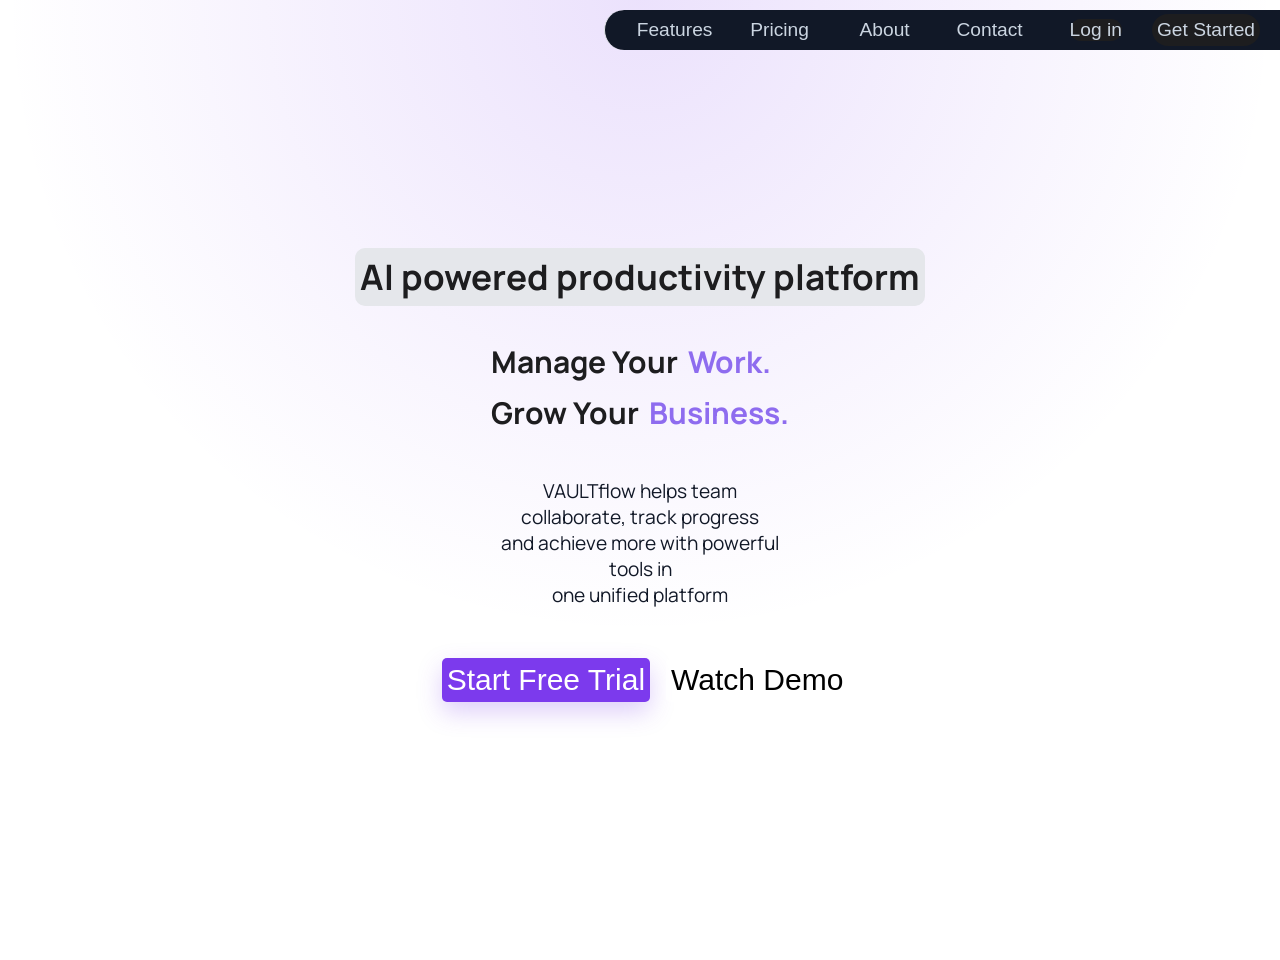
==== index.html @ 3726f91e "Add files via upload" ====
<!DOCTYPE html>
<html>

<head>
    <meta charset="UTF-8">
    <meta name="viewport" content="width=device-width, initial-scale=1">
    <title></title>
    <link rel="stylesheet" href="global.css">
    <link rel="stylesheet" href="style.css">
</head>

<body>
    <header>
        <nav class="f_nav">
            <img class="logo" src="images/logo.png" alt="" />
            <img class="menu" src="images/menu.png" alt="" />
        </nav>
        <div class="container1">
            <div class="one">
                <button class="close" type="submit">x</button>
                <a href="features.html"><button class="section" type="submit">Features</button></a>
                <a href="pricing.html"><button class="section" type="submit">Pricing</button></a>
                <a href="about.html"><button class="section" type="submit">About</button></a>
                <a href="contact.html"><button class="section" type="submit">Contact</button></a>
            </div>
            <div class="three">
                <a href="dashboard.html"><button class="section" type="submit">Dashboard</button></a>
                <a href="analytics.html"><button class="section" type="submit">Analytics</button></a>
                <a href="billings.html"><button class="section" type="submit">Billings</button></a>
                <a href="projects.html"><button class="section" type="submit">Project</button></a>
                <a href="setting.html"><button class="section" type="submit">Settings</button></a>
            </div>
            <div class="two">
                <a href="login.html"><button class="login" type="submit">Log in</button></a>
                <button class="getstarted" type="submit">Get Started</button>
            </div>
        </div>
    </header>
    <section>
        <h3>AI powered productivity platform</h3>
        <div>
            <div class="s">
                <h1 class="o">Manage Your</h1>
                <h1 class="p">Work.</h1>
            </div>
            <div class="s">
                <h1 class="o">Grow Your</h1>
                <h1 class="p">Business.</h1>
            </div>
        </div>
        <div class="sub">
            <p>VAULTflow helps team collaborate, track progress</p>
            <p>and achieve more with powerful tools in </p>
            <p>one unified platform</p>
        </div>
        <div class="btn">
            <a href="login.html">
                <button class="trial" type="submit">Start Free Trial
                </button>
            </a>
            <button class="demo" type="submit">Watch Demo</button>
        </div>
    </section>
    <script src="script.js">
        script.js
    </script>
</body>

</html>
---- global.css ----
@import url('https://fonts.googleapis.com/css2?family=Acme&family=Anton&family=Bowlby+One+SC&family=Concert+One&family=Dancing+Script:wght@400..700&family=Delius&family=Fjalla+One&family=Inter:ital,opsz,wght@0,14..32,100..900;1,14..32,100..900&family=Lexend:wght@100..900&family=Lilita+One&family=Lobster&family=Lobster+Two:ital,wght@0,400;0,700;1,400;1,700&family=Manrope:wght@200..800&family=Rye&display=swap');

body {
    background:
        radial-gradient(circle at top,
            rgba(124, 58, 237, 0.15),
            transparent 55%);
    font-family: "Manrope", sans-serif;
    font-optical-sizing: auto;
    color: #111827;
    font-style: normal;
    position:relative;
}

* {
    margin: 0;
    padding: 0;
    box-sizing: border-box;
}

.f_nav {
    position: fixed;
    top: 0px;
    padding: 10px;
    
      display:flex;
    justify-content:space-between;
    align-items: center;
    width:100%;
}
header{
    z-index: 1000;
}
.menu {
    height: 30px;
}

.logo {
    height: 40px;
}

.container1 {
    display: none;
    flex-direction: column;
    position: fixed;
    top: 0;
    right: 0;
    height: 100vh;
    background: #111827;
    align-items: center;
    justify-content: space-between;
    transform: translateX(400px);
    transition: all 0.5s ease;
    border-left: 1px solid #E5E7EB;
     z-index:1000;
}

.one button {
    width: 150px;
    padding: 10px;
    border: none;
    background: none;
    color: #CBD5E1;
    font-size: clamp(15px, 1.5vw, 40px);
    border-radius: 25px;
}

.one {
    display: flex;
    flex-direction: column;
    gap: 10px;
}

.two {
    display: flex;
    flex-direction: column;
    gap: 10px;
    text-align: center;
    justify-content: center;
    align-items: center;
}

.three {
    display: flex;
    gap: 10px;
    flex-direction: column;
    text-align: center;
    justify-content: center;
    align-items: center;
}

.four {
    display: none;
}

.three button {
    width: 150px;
    padding: 10px;
    border: none;
    background: none;
    color: #CBD5E1;
    font-size: clamp(15px, 1.5vw, 40px);
    border-radius: 25px;
}

.close {
    font-weight: 900;
    font-size: clamp(18px, 1.5vw, 30px);
}

.close {
    display: flex;
    justify-content: flex-end;
    
}

.three div .close {
    display: none;
}

.getstarted {
    background-color: #1D1D1F;
    border: none;
    color: #CBD5E1;
    border-radius: 5px;
    padding: 5px;
    font-size: clamp(15px, 1.5vw, 25px);
    border-radius: 25px;
}

.login {
    background-color: #1D1D1F;
    color: #CBD5E1;
    border-radius: 5px;
    border: none;
    font-size: clamp(15px, 1.5vw, 25px);
    border-radius: 25px;
}

.container1 button {
    position: relative;
}

.container1 button::after {
    height: clamp(1px, 0.2vw, 3px);
    position: absolute;
    bottom: 0;
    left: 0;
    background: #F5F5F7;
    width: 0;
    content: "";
    transition: 0.3s ease;
}

.container1 button:hover::after {
    width: 100%;
    
}

@media (min-width:768px) {
nav .logo{
    display:none;
}
    .four .logo {
        height: 60px;
        padding:5px;
        margin:5px 0px;        
    }
    .menu {
        display: none;
    } 
    .container1 {
        flex-direction: row;
        display: flex;
        height: 30px;
        transform: translateX(0);
        padding: 20px;
        gap: 30px;
        border-top-left-radius: 25px;
        border-bottom-left-radius: 25px;
        top:10px;
    }
    
    .one {
        display: flex;
        flex-direction: row;
        gap: 5px;
    }
    
    .two {
        display: flex;
        flex-direction: row;
        gap: 30px;
    }
    
    
    .one .close {
        display: none;
    }
    
    .one button {
        width: 100px;
    }
    
    .four div {
        display: flex;
padding: 20px;        
        flex-direction: column;
        background: #111827;
        gap:20px;
        align-items: center;
    }
    
    .w {
        flex:1;
        margin-left:250px;
        min-height:100vh;
        min-width:0;
    }
    main{
        display:flex;
        
    }
    
    .four div button {
        width: 150px;
        padding: 10px;
        font-size: clamp(20px, 1.5vw, 40px);
        color: #CBD5E1;
        border: none;
        background:none;
    }
    .three{
        display:none;
    }
    .four{
        display:flex;
        flex-direction:column;
        justify-content:space-between;
        align-items:center;
        position:fixed;
        top:0px;
        left:0px;
        height: 100vh;
        z-index: 1000;
        background-color:#111827;
        width:250px;
    }
    .four footer{
        color:#CBD5E1;
        font-size: clamp(15px, 1.5vw, 40px);
    }
    
}

.box {
    transition: transform 0.3s ease;
}

.box:hover {
    transform: translateY(-4px);
    box-shadow: 0 16px 40px rgba(15, 23, 42, 0.08);
}

.trial {
    background-color: #7C3AED;
    color: #FFFFFF;
    transition: transform 0.3s ease;
    border: none;
    width: auto;
    box-shadow:
        0 10px 25px rgba(124, 58, 237, 0.25);
}

.trial:hover {
    background: #8B5CF6;
    transform: translateY(-2px);
}

.demo {
    background: rgba(255, 255, 255, 0.75);
    border: 1px solid rgba(15, 23, 42, 0.08);
    border: none;
    width: 100%;
    width: auto;
}

.acc {
    background: none;
    color: #111827;
    transition: transform 0.3s ease;
    border: none;
    box-shadow:
        0 10px 25px rgba(124, 58, 237, 0.25);
}

.acc:hover {
    background: #A78BFA;
    transform: translateY(-2px);
    color: #FFFFFF;
}

main .w {
    padding: 15px;
    display: flex;
    flex-direction: column;
    gap: 20px;
    margin-top: 50px;
    
}

main .w h1 {
    color: #111827;
    font-size: clamp(30px, 6vw, 50px);
    padding: 5px 0;
}
---- style.css ----
section h3 {
    background-color: #E5E7EB;
    width: auto;
    border-radius: 10px;
    display: flex;
    align-items: center;
    flex-direction: column;
    color: #1D1D1F;
    padding: 5px;
}

section {
    background: transparent;
    display: flex;
    flex-direction: column;
    text-align: center;
    height:100vh;
    justify-content: center;
    align-items: center;
    margin:30px 0;
    gap: 30px;
    font-size: clamp(16px, 4vw, 30px);

}

.three {
    display: none;
}

.o {
    color: #1D1D1F;
    margin: 5px 0;
}

.p {
    color: #8E6CEF;
    margin: 5px 0;
}

.s {
    display: flex;
    gap: 10px;
    font-size: clamp(20px, 1.5vw, 33px);
    font-weight: 900;
}

section .sub {
    width: 300px;
    margin: 10px 0;
    text-align: center;
    font-size: clamp(16px, 1.5vw, 20px);
}

.sub p {
    margin: 0;
}
section button {
    font-size: clamp(20px, 3vw, 30px);
    border: none;
    border-radius: 5px;
    padding: 5px;
}
section a {
    display: inline-block;
    border-radius: 5px;
    margin: 10px;
}
@media (min-width:768px){
    nav .logo{
    display:block;
        height: 60px;
        padding:5px;
        margin:5px 0px;     
    }
}
@mediac(min-width:1024px){
    nav .logo{
    display:block;
        height: 60px;
        padding:5px;
        margin:5px 0px;     
    }
}
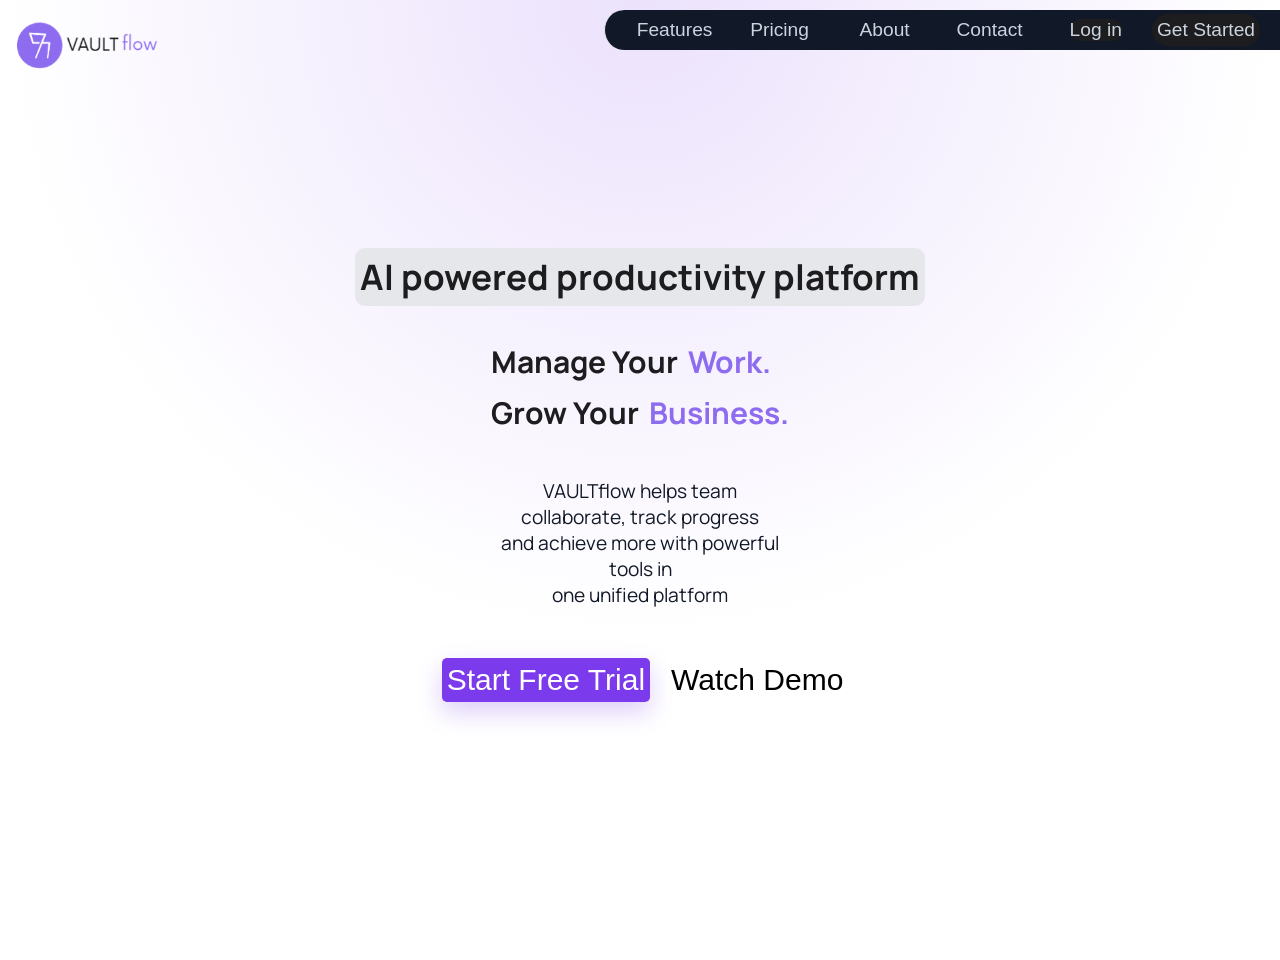
==== commit fb1e664f: "Add files via upload" ====
--- a/index.html
+++ b/index.html
@@ -7,13 +7,14 @@
     <title></title>
     <link rel="stylesheet" href="global.css">
     <link rel="stylesheet" href="style.css">
+    <meta name="viewport" content="width=device-width, initial-scale=1.0">
 </head>
 
 <body>
     <header>
         <nav class="f_nav">
-            <img class="logo" src="images/logo.png" alt="" />
-            <img class="menu" src="images/menu.png" alt="" />
+            <img class="logo" src="logo.png" alt="" />
+            <img class="menu" src="menu.png" alt="" />
         </nav>
         <div class="container1">
             <div class="one">
